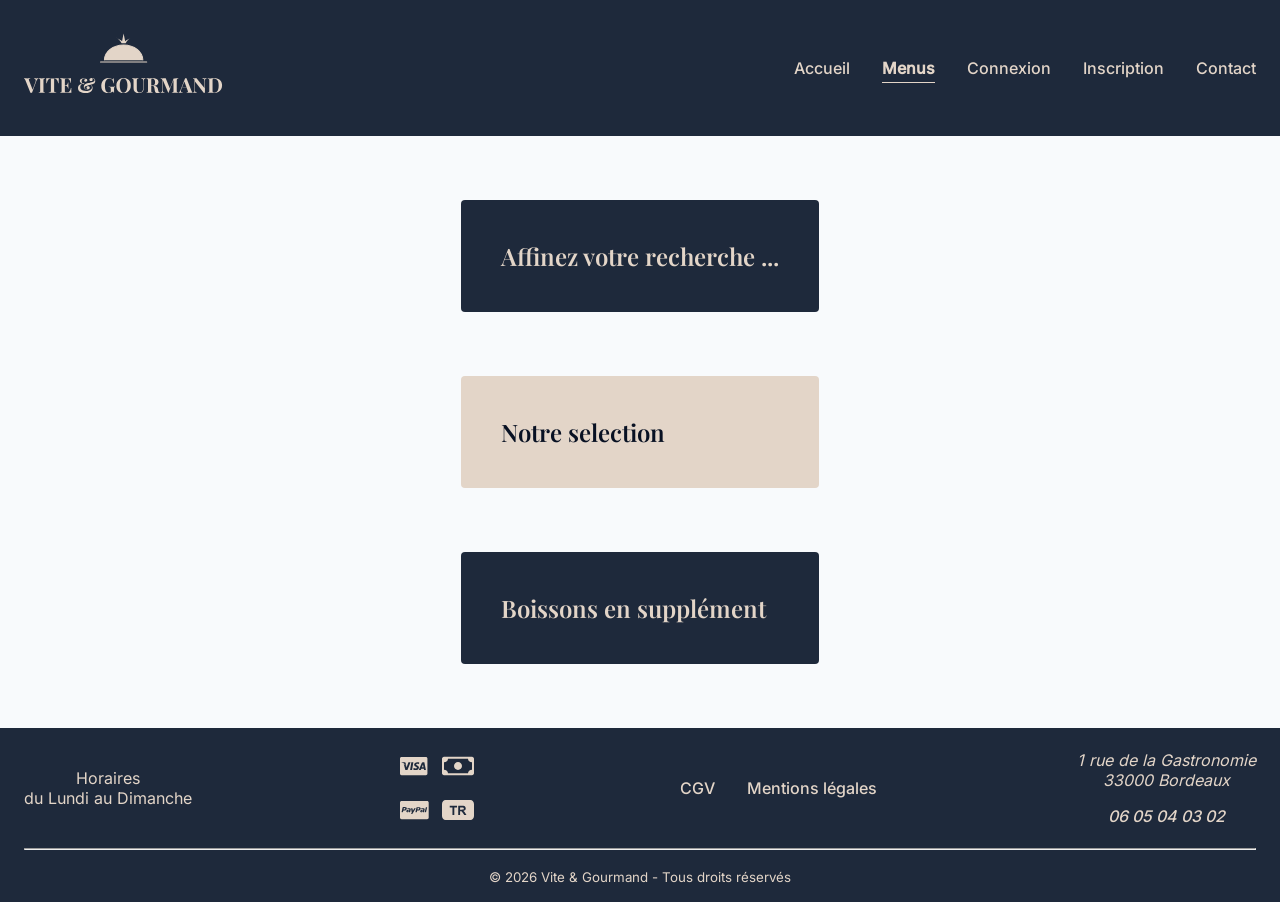
==== menus.html @ 4dff55d1 "feat: création structure page menus et refacto des classes utilitaires" ====
<!doctype html>
<html lang="fr">
  <head>
    <meta charset="UTF-8" />
    <meta name="viewport" content="width=device-width, initial-scale=1.0" />
    <link
      rel="preload"
      href="/assets/fonts/inter-v20-latin-regular.woff2"
      as="font"
      type="font/woff2"
      crossorigin
    />
    <link
      rel="preload"
      href="/assets/fonts/playfair-display-v40-latin-700.woff2"
      as="font"
      type="font/woff2"
      crossorigin
    />
    <link rel="stylesheet" href="./css/style.css" />
    <link
      rel="stylesheet"
      href="https://cdn.jsdelivr.net/npm/swiper@11/swiper-bundle.min.css"
    />
    <script src="./js/main.js" defer></script>
    <title>Vite & Gourmand - Accueil</title>
    <meta
      name="description"
      content="Découvrez Vite & Gourmand, traiteur d'excellence à Bordeaux depuis 25 ans. Menus sur-mesure pour tous vos événements."
    />
  </head>
  <body>
    <header class="main-header bg-dark">
      <a
        href="index.html"
        class="navbar-brand"
        aria-label="Retour à l'accueil - Vite & Gourmand"
      >
        <img
          src="./assets/icons/logo.svg"
          alt="Vite & Gourmand"
          class="logo"
          width="200"
          height="100"
        />
      </a>

      <button
        id="mobile-nav"
        aria-label="Ouvrir le menu de navigation"
        aria-expanded="false"
        aria-controls="main-nav"
      >
        <img
          class="nav-icon"
          src="./assets/icons/icon-open-burger.svg"
          alt=""
          width="44"
          height="44"
        />
        <img
          class="nav-icon"
          src="./assets/icons/icon-close-burger.svg"
          alt=""
          width="44"
          height="44"
          hidden
        />
      </button>

      <nav id="main-nav" aria-label="Navigation principale">
        <a href="index.html" class="nav-link">Accueil</a>
        <a href="menus.html" class="nav-link" aria-current="page">Menus</a>
        <a href="connexion.html" class="nav-link">Connexion</a>
        <a href="inscription.html" class="nav-link">Inscription</a>
        <a href="contact.html" class="nav-link">Contact</a>
      </nav>
    </header>

    <main class="main-content">
      <section class="filters-section section-base bg-dark" aria-labelledby="filters-section">
        <div class="filters-container">
          <h2 id="filters-section">Affinez votre recherche ...</h2>
        </div>
      </section>
      <section class="menus-section section-base bg-light" aria-labelledby="menus-section">
        <div class="menus-grid">
          <h2 id="menus-section">Notre selection</h2>
        </div>
      </section>
      <section class="drinks-section section-base bg-dark" aria-labelledby="drinks-section">
        <div class="drinks-container">
          <h2 id="drinks-section">Boissons en supplément</h2>
        </div>
      </section>
    </main>

    <footer class="main-footer bg-dark">
      <div class="footer-top">
        <p class="footer-hours">Horaires<br />du Lundi au Dimanche</p>

        <div
          class="footer-payments"
          role="group"
          aria-label="Moyens de paiement acceptés"
        >
          <img
            src="./assets/icons/icon-payment-cb.svg"
            alt="CB"
            width="44"
            height="44"
            loading="lazy"
          />
          <img
            src="./assets/icons/icon-payment-especes.svg"
            alt="Espèces"
            width="44"
            height="44"
            loading="lazy"
          />
          <img
            src="./assets/icons/icon-payment-paypal.svg"
            alt="PayPal"
            width="44"
            height="44"
            loading="lazy"
          />
          <img
            src="./assets/icons/icon-payment-tr.svg"
            alt="Tickets Restaurants"
            width="44"
            height="44"
            loading="lazy"
          />
        </div>

        <nav class="footer-legal" aria-label="Liens légaux">
          <a href="cgv.html">CGV</a>
          <a href="legals.html">Mentions légales</a>
        </nav>

        <address class="company-address">
          <span>1 rue de la Gastronomie</span>
          <span>33000 Bordeaux</span>
          <a href="tel:+33606060606" class="address-tel">06 05 04 03 02</a>
        </address>
      </div>

      <hr class="footer-divider" />

      <div class="footer-copyright">
        <small>© 2026 Vite & Gourmand - Tous droits réservés</small>
      </div>
    </footer>
  </body>
</html>
---- css/style.css ----
/* POLICE */
@font-face {
  font-family: "Inter";
  font-style: normal;
  font-weight: 400;
  font-display: swap;
  src: url("/assets/fonts/inter-v20-latin-regular.woff2") format("woff2");
}

@font-face {
  font-family: "Inter";
  font-style: normal;
  font-weight: 500;
  font-display: swap;
  src: url("/assets/fonts/inter-v20-latin-500.woff2") format("woff2");
}

@font-face {
  font-family: "Playfair Display";
  font-style: normal;
  font-weight: 600;
  font-display: swap;
  src: url("/assets/fonts/playfair-display-v40-latin-600.woff2") format("woff2");
}

@font-face {
  font-family: "Playfair Display";
  font-style: normal;
  font-weight: 700;
  font-display: swap;
  src: url("/assets/fonts/playfair-display-v40-latin-700.woff2") format("woff2");
}

/* VARIABLES */
:root {
  --color-primary: #1e293b;
  --color-secondary: #e3d5c8;
  --color-text: #081123;
  --color-background: #f8fafc;
  --color-danger: #811313;
  --color-success: #0d4c23;
  --color-placeholder: #081123d7;

  --font-heading: "Playfair Display", serif;
  --font-body: "Inter", sans-serif;

  --fs-h1: 32px;
  --fs-h2: 24px;
  --fs-h3: 20px;
  --fs-body: 16px;
  --fs-small: 14px;

  --fw-regular: 400;
  --fw-medium: 500;
  --fw-semibold: 600;
  --fw-bold: 700;

  --radius-main: 4px;

  --shadow-main: 0 4px 16px 0 var(--color-placeholder);
}

/* REGLAGES DE BASE ET RESET */
*,
::before,
::after {
  box-sizing: border-box;
  margin: 0;
  padding: 0;
}

body {
  color: var(--color-text);
  background-color: var(--color-background);
  font-family: var(--font-body);
  font-size: var(--fs-body);
  font-weight: var(--fw-regular);
  min-height: 100vh;
  display: flex;
  flex-direction: column;
}

h1 {
  font-family: var(--font-heading);
  font-size: var(--fs-h1);
  font-weight: var(--fw-bold);
}

h2 {
  font-family: var(--font-heading);
  font-size: var(--fs-h2);
  font-weight: var(--fw-semibold);
}

h3 {
  font-family: var(--font-heading);
  font-size: var(--fs-h3);
  font-weight: var(--fw-semibold);
}

/* COMPOSANTS */
input,
button,
textarea,
select,
a {
  font-family: inherit;
  font-weight: var(--fw-medium);
  font-size: inherit;
  color: inherit;
  transition: all 0.3s ease;
  text-decoration: none;
}

a:hover,
button:hover {
  opacity: 0.75;
  transform: scale(1.05);
}

input:focus-visible,
button:focus-visible,
textarea:focus-visible,
select:focus-visible,
a:focus-visible {
  outline: 2px solid var(--color-secondary);
  outline-offset: 4px;
  border-radius: var(--radius-main);
}

/* BOUTONS */
.btn {
  padding: 1rem 2rem;
  border-radius: var(--radius-main);
  border: none;
  width: fit-content;
  cursor: pointer;
}

.btn-primary {
  background-color: var(--color-secondary);
  color: var(--color-text);
}

.carousel-btn {
  background: transparent;
  border: none;
  padding: 0;
  cursor: pointer;
}

.carousel-btn:focus-visible {
  outline: 2px solid var(--color-primary);
  outline-offset: 4px;
}

/* CLASSES UTILITAIRES */
.bg-light {
  background-color: var(--color-secondary);
}

.bg-dark {
  background-color: var(--color-primary);
  color: var(--color-secondary);
}

/* HEADER & FOOTER */
.main-header,
.main-footer {
  padding: 1rem 1.5rem;
}

.main-header,
.footer-top {
  display: flex;
  justify-content: space-between;
  align-items: center;
}

/* HEADER SPÉCIFIQUE */
.main-header {
  position: sticky;
  top: 0;
  z-index: 1000;
  flex-wrap: wrap;
}

#main-nav {
  display: flex;
  gap: 2rem;
  align-items: center;
}

.nav-link[aria-current="page"] {
  font-weight: var(--fw-bold);
  text-decoration: underline;
  text-underline-offset: 0.5rem;
}

#mobile-nav {
  display: none;
  background: transparent;
  border: none;
  cursor: pointer;
}

/* FOOTER SPÉCIFIQUE */
.footer-top {
  padding-bottom: 1rem;
}

.footer-hours {
  text-align: center;
}

.footer-payments {
  display: grid;
  align-items: center;
  justify-items: center;
  grid-template-columns: repeat(2, 1fr);
}

.footer-legal {
  display: flex;
  gap: 2rem;
}

.company-address {
  display: flex;
  flex-direction: column;
  align-items: center;
}

.address-tel {
  margin-top: 1rem;
}

.footer-copyright {
  text-align: center;
  padding-top: 1rem;
}
/* SECTIONS */
.main-content {
  max-width: 768px;
  margin: 4rem auto;
  flex-grow: 1;
  display: flex;
  flex-direction: column;
  gap: 4rem;
}

.section-base {
  padding: 2.5rem;
  display: flex;
  gap: 2rem;
  border-radius: var(--radius-main);
}


/* SECTION HERO */
.hero-text,
.hero-img {
  width: calc(50% - 1rem);
  border-radius: var(--radius-main);
  box-shadow: var(--shadow-main);
}

.hero-text {
  padding: 2rem;
  display: flex;
  flex-direction: column;
  align-items: center;
  gap: 1.25rem;
}

.hero-img,
.team-avatar {
  object-fit: cover;
}

/* SECTION TEAM */
.team-section {
  flex-direction: column;
  align-items: center;
  gap: 4rem;

  .cards-container {
    display: flex;
    justify-content: center;
    gap: 2rem;

    .team-card {
      padding: 2rem 4rem;
      border-radius: var(--radius-main);
      box-shadow: var(--shadow-main);
      display: flex;
      flex-direction: column;
      align-items: center;
      gap: 1rem;
    }

    .avatar-wrapper {
      width: 200px;
      height: 200px;
      border-radius: 50%;
      overflow: hidden;

      .team-avatar {
        width: 100%;
        height: 100%;
      }
    }
  }
}

/* SECTION REVIEWS */
.reviews-section {
  flex-direction: column;
  align-items: center;
  width: 100%;
  max-width: 100%;
  overflow: hidden;
  box-sizing: border-box;
}

.carousel-container {
  width: 100%;
  max-width: 100%;
  overflow: hidden;
  box-sizing: border-box;
}

.review-card.swiper-slide {
  display: flex;
  flex-direction: column;
  align-items: center;
  width: 250px !important;
  height: auto;
  padding: 1rem;
  border-radius: var(--radius-main);
  box-shadow: var(--shadow-main);
  gap: 1rem;
  box-sizing: border-box;
}

.review-header {
  display: flex;
  flex-direction: column;
  align-items: center;
  gap: 1rem;
}

.review-body {
  display: flex;
  align-items: center;
  justify-content: center;
  flex-grow: 1;
  width: 100%;
}

.review-text {
  display: -webkit-box;
  -webkit-line-clamp: 5;
  line-clamp: 5;
  -webkit-box-orient: vertical;
  overflow: hidden;
  word-break: break-word;
  text-align: center;
}

.carousel-controls {
  display: flex;
  width: 100%;
  justify-content: space-around;
  margin-top: 2rem;
}

.btn-next img {
  transform: rotate(180deg);
}

/* MEDIA QUERIES */
@media (max-width: 768px) {
  /* Header */
  #mobile-nav {
    display: block;
  }

  #main-nav {
    display: none;
  }

  #main-nav.is-open {
    display: flex;
    flex-direction: column;
    width: 100%;
    order: 3;
    margin-top: 1rem;
    align-items: stretch;

    .nav-link {
      text-align: right;
      padding: 1rem;
      width: 100%;
      border-radius: var(--radius-main);
    }

    .nav-link[aria-current="page"] {
      background-color: var(--color-secondary);
      color: var(--color-text);
      text-decoration: none;
    }
  }

  /* Sections */
  .main-content {
    max-width: 500px;
  }

  .section-base {
    padding: 2rem 1rem;
    gap: 2rem;
  }

  /* Section Hero */
  .hero-section {
    flex-direction: column-reverse;
  }

  .hero-text,
  .hero-img {
    width: 100%;
  }

  .hero-img {
    height: 200px;
    flex: none;
  }

  /* Footer */
  .footer-top {
    flex-direction: column;
    gap: 1rem;
  }

  .company-address {
    order: -1;
  }

  .footer-payments {
    display: flex;
  }

  /* Section Team */
  .team-section .cards-container {
    flex-direction: column;
    align-items: center;
    width: 100%;
  }

  .team-section .cards-container .team-card {
    padding: 1.5rem 1rem;
  }

  .team-card {
    width: 250px;
  }

  /* Section reviews */
  .reviews-section {
    padding: 2rem 0;
    gap: 2rem;
    width: 100%;
    max-width: 100vw;
    overflow: hidden;
  }

  .carousel-container {
    width: 100%;
    max-width: 100vw;
    overflow: hidden !important;
    box-sizing: border-box;
  }

  .carousel-controls {
    gap: 1.5rem;
  }
}
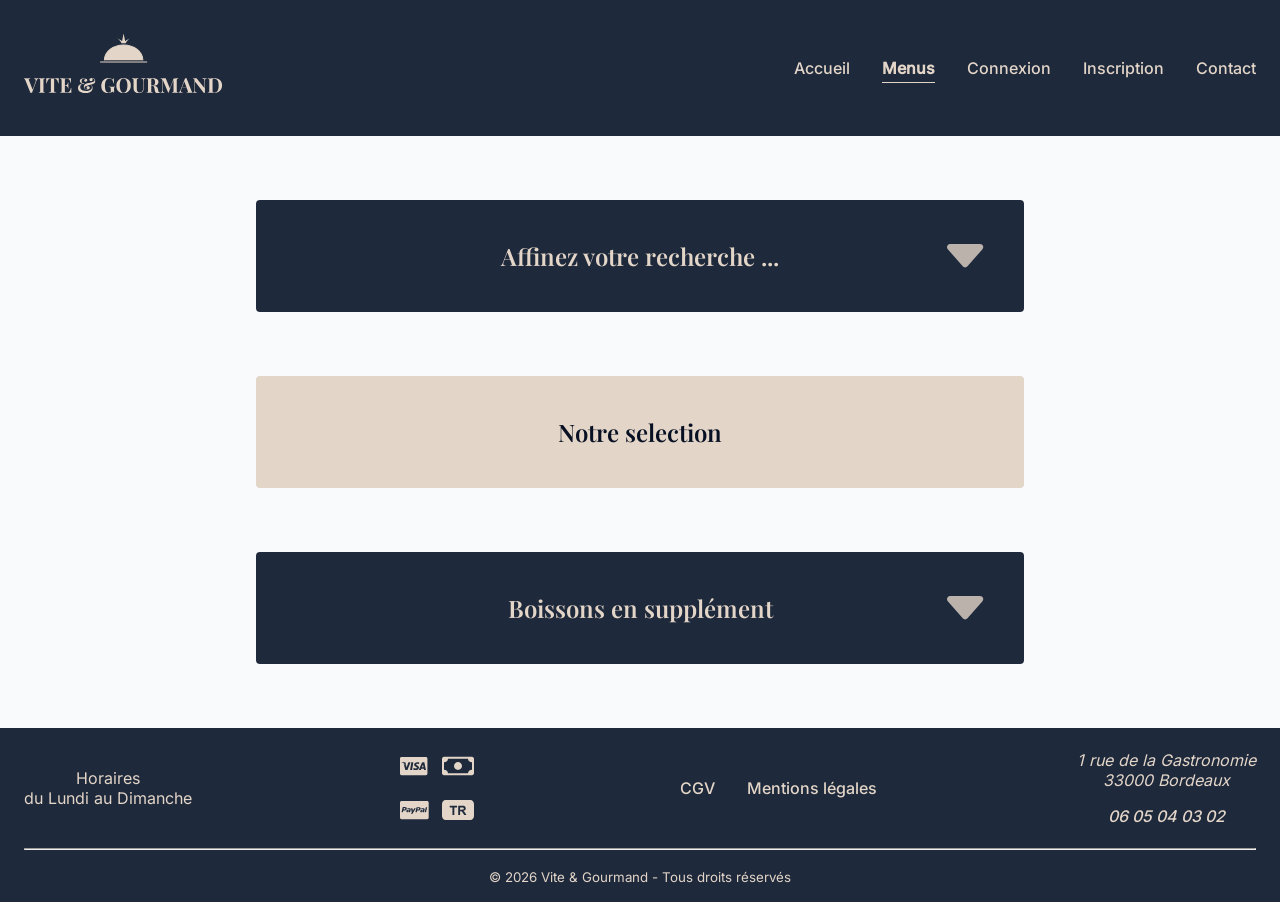
==== commit 05ad9f8b: "feat(menu): intégration initiale des accordéons filtres et boissons (WIP)" ====
--- a/menus.html
+++ b/menus.html
@@ -78,19 +78,54 @@
     </header>
 
     <main class="main-content">
-      <section class="filters-section section-base bg-dark" aria-labelledby="filters-section">
+      <section
+        class="filters-section section-base bg-dark"
+        aria-labelledby="filters-title"
+      >
         <div class="filters-container">
-          <h2 id="filters-section">Affinez votre recherche ...</h2>
+          <h2 id="filters-title">
+            <button
+              type="button"
+              class="btn btn-dark btn-title"
+              aria-expanded="false"
+              aria-controls="filters-content"
+            >
+              Affinez votre recherche ...
+              <img src="./assets/icons/icon-dropdoown.svg" alt="">
+            </button>
+          </h2>
+          <div id="filters-content" class="filters-bar" hidden>
+            <p>Zone de filtres en construction...</p>
+          </div>
         </div>
       </section>
-      <section class="menus-section section-base bg-light" aria-labelledby="menus-section">
+      <section
+        class="menus-section section-base bg-light"
+        aria-labelledby="menus-section"
+      >
         <div class="menus-grid">
           <h2 id="menus-section">Notre selection</h2>
         </div>
       </section>
-      <section class="drinks-section section-base bg-dark" aria-labelledby="drinks-section">
+      <section
+        class="drinks-section section-base bg-dark"
+        aria-labelledby="drinks-section"
+      >
         <div class="drinks-container">
-          <h2 id="drinks-section">Boissons en supplément</h2>
+          <h2 id="drinks-section">
+            <button
+              type="button"
+              class="btn btn-dark btn-title"
+              aria-expanded="false"
+              aria-controls="drinks-content"
+            >
+              Boissons en supplément
+              <img src="./assets/icons/icon-dropdoown.svg" alt="">
+            </button>
+          </h2>
+          <div id="drinks-content" class="drinks-content" hidden>
+            <p>Zone de boissons en construction...</p>
+          </div>
         </div>
       </section>
     </main>
--- a/css/style.css
+++ b/css/style.css
@@ -142,6 +142,45 @@
   color: var(--color-text);
 }
 
+.btn-dark {
+  background-color: var(--color-primary);
+  color: var(--color-secondary);
+}
+
+/* 1. LE BOUTON PARENT */
+.btn-title {
+  padding: 0;
+  width: 100%;
+  display: flex;
+  justify-content: center;
+  align-items: center;
+  position: relative;
+}
+
+.btn-title img {
+  position: absolute;
+  right: 0rem;
+  top: 50%;
+  transform: translateY(-50%);
+  transition: transform 0.3s ease;
+}
+
+.btn[aria-expanded="true"] img {
+  transform: translateY(-50%) rotate(180deg);
+}
+
+.btn-title:hover {
+  transform: none;
+}
+
+.btn[aria-expanded="true"] img {
+  transform: rotate(180deg);
+}
+
+.btn img {
+  transition: transform 0.3s ease;
+}
+
 .carousel-btn {
   background: transparent;
   border: none;
@@ -241,6 +280,7 @@
 }
 /* SECTIONS */
 .main-content {
+  width: 100%;
   max-width: 768px;
   margin: 4rem auto;
   flex-grow: 1;
@@ -255,7 +295,6 @@
   gap: 2rem;
   border-radius: var(--radius-main);
 }
-
 
 /* SECTION HERO */
 .hero-text,
@@ -379,6 +418,19 @@
   transform: rotate(180deg);
 }
 
+/* SECTION FILTRES / SECTION BOISSONS */
+.filters-section,
+.menus-section,
+.drinks-section {
+  justify-content: center;
+}
+
+.filters-container,
+.drinks-container {
+  width: 100%;
+}
+/* SECTION MENUS */
+
 /* MEDIA QUERIES */
 @media (max-width: 768px) {
   /* Header */
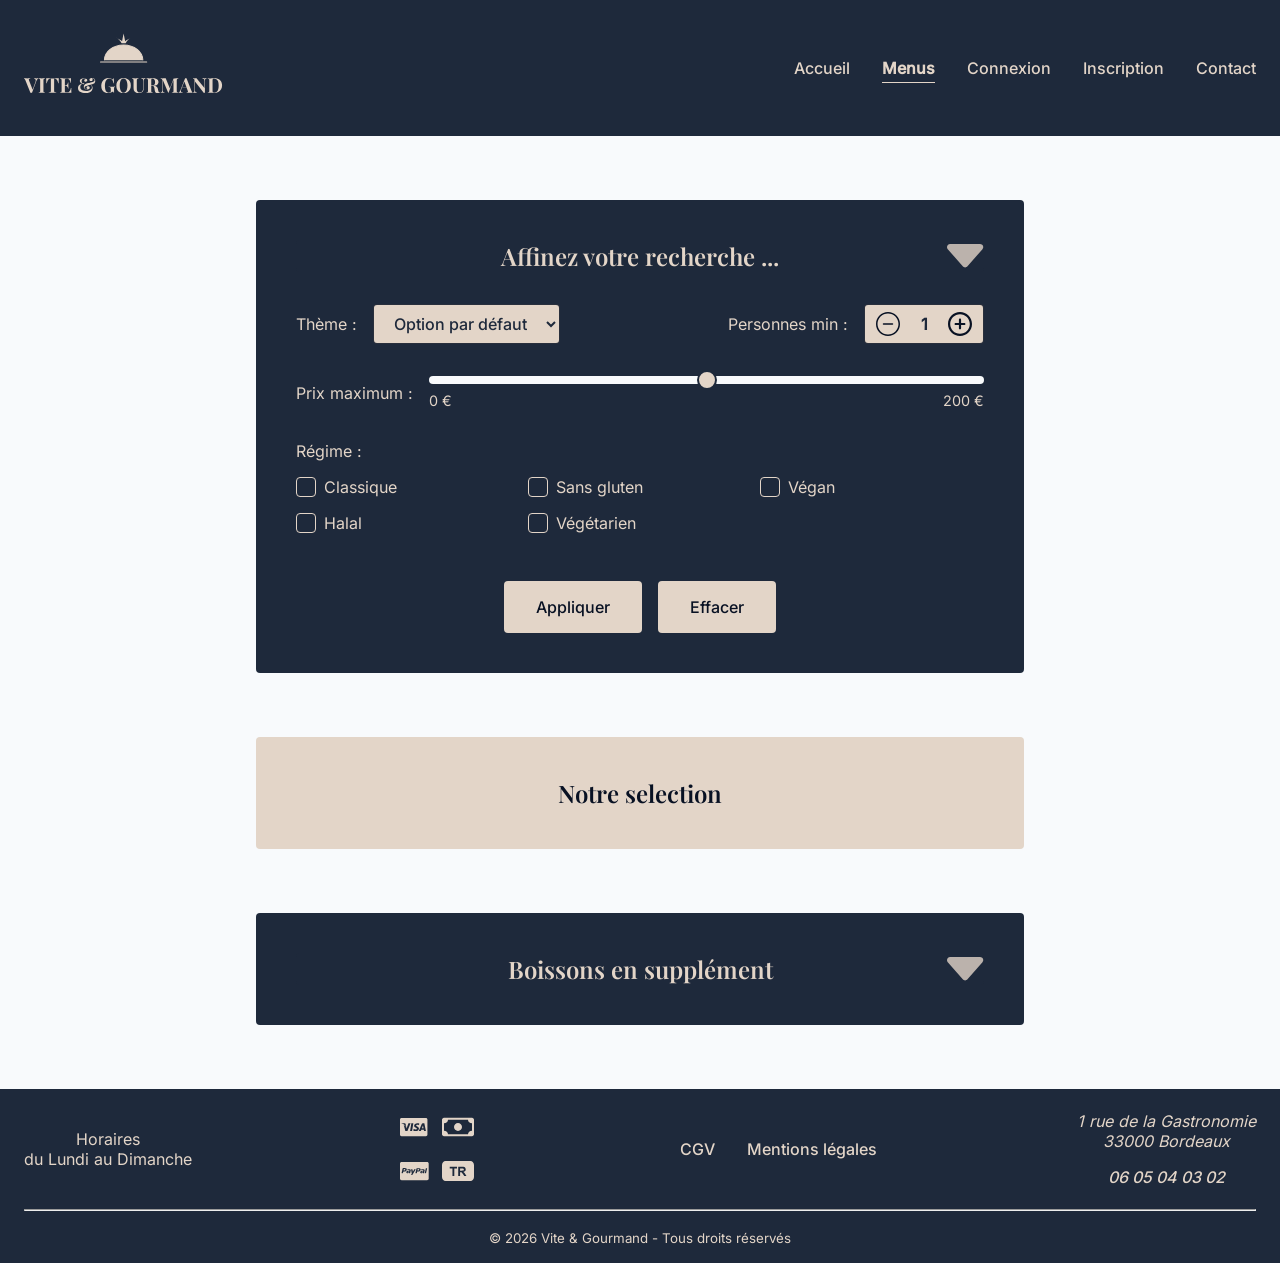
==== commit 595a1756: "feat: intégration UI du formulaire de filtres et logique JS de la quantité" ====
--- a/menus.html
+++ b/menus.html
@@ -91,14 +91,142 @@
               aria-controls="filters-content"
             >
               Affinez votre recherche ...
-              <img src="./assets/icons/icon-dropdoown.svg" alt="">
+              <img src="./assets/icons/icon-dropdoown.svg" alt="" />
             </button>
           </h2>
-          <div id="filters-content" class="filters-bar" hidden>
-            <p>Zone de filtres en construction...</p>
+
+          <div id="filters-content">
+            <form class="filters-form" action="#" method="GET">
+              <div class="filters-row">
+                <div class="filter-group">
+                  <label for="menu-choice">Thème :</label>
+                  <div class="custom-select-wrapper">
+                    <select
+                      id="menu-choice"
+                      name="choice"
+                      class="filter-select"
+                    >
+                      <option value="default">Option par défaut</option>
+                      <option value="christmas">Noël</option>
+                      <option value="easter">Pâques</option>
+                      <option value="event">Événement</option>
+                      <option value="kid">Enfant</option>
+                      <option value="classic">Classique</option>
+                    </select>
+                  </div>
+                </div>
+                <div class="filter-group qty-group">
+                  <label id="qty-label">Personnes min :</label>
+                  <div class="quantity-selector" aria-labelledby="qty-label">
+                    <button
+                      type="button"
+                      class="btn-qty"
+                      aria-label="Diminuer le nombre de personnes"
+                    >
+                      <img
+                        src="./assets/icons/icon-decrease.svg"
+                        alt=""
+                        aria-hidden="true"
+                        width="24"
+                        height="24"
+                      />
+                    </button>
+                    <span class="qty-value" aria-live="polite">1</span>
+                    <button
+                      type="button"
+                      class="btn-qty"
+                      aria-label="Augmenter le nombre de personnes"
+                    >
+                      <img
+                        src="./assets/icons/icon-increase.svg"
+                        alt=""
+                        aria-hidden="true"
+                        width="24"
+                        height="24"
+                      />
+                    </button>
+                  </div>
+                </div>
+              </div>
+
+              <div class="filter-group price-group">
+                <label for="price-range">Prix maximum :</label>
+                <div class="range-wrapper">
+                  <input
+                    type="range"
+                    id="price-range"
+                    name="price"
+                    min="0"
+                    max="200"
+                    value="100"
+                  />
+                  <div class="range-labels">
+                    <span>0 €</span>
+                    <span>200 €</span>
+                  </div>
+                </div>
+              </div>
+
+              <fieldset class="filter-group diets-group">
+                <legend>Régime :</legend>
+                <div class="checkbox-grid">
+                  <div class="checkbox-item">
+                    <input
+                      type="checkbox"
+                      id="diet-classic"
+                      name="diet"
+                      value="classic"
+                    />
+                    <label for="diet-classic">Classique</label>
+                  </div>
+                  <div class="checkbox-item">
+                    <input
+                      type="checkbox"
+                      id="diet-glutenfree"
+                      name="diet"
+                      value="glutenfree"
+                    />
+                    <label for="diet-glutenfree">Sans gluten</label>
+                  </div>
+                  <div class="checkbox-item">
+                    <input
+                      type="checkbox"
+                      id="diet-vegan"
+                      name="diet"
+                      value="vegan"
+                    />
+                    <label for="diet-vegan">Végan</label>
+                  </div>
+                  <div class="checkbox-item">
+                    <input
+                      type="checkbox"
+                      id="diet-halal"
+                      name="diet"
+                      value="halal"
+                    />
+                    <label for="diet-halal">Halal</label>
+                  </div>
+                  <div class="checkbox-item">
+                    <input
+                      type="checkbox"
+                      id="diet-vegetarian"
+                      name="diet"
+                      value="vegetarian"
+                    />
+                    <label for="diet-vegetarian">Végétarien</label>
+                  </div>
+                </div>
+              </fieldset>
+            </form>
+
+            <div class="filters-actions">
+              <button class="btn btn-primary">Appliquer</button>
+              <button class="btn btn-primary">Effacer</button>
+            </div>
           </div>
         </div>
       </section>
+
       <section
         class="menus-section section-base bg-light"
         aria-labelledby="menus-section"
@@ -107,6 +235,7 @@
           <h2 id="menus-section">Notre selection</h2>
         </div>
       </section>
+
       <section
         class="drinks-section section-base bg-dark"
         aria-labelledby="drinks-section"
@@ -120,7 +249,7 @@
               aria-controls="drinks-content"
             >
               Boissons en supplément
-              <img src="./assets/icons/icon-dropdoown.svg" alt="">
+              <img src="./assets/icons/icon-dropdoown.svg" alt="" />
             </button>
           </h2>
           <div id="drinks-content" class="drinks-content" hidden>
--- a/css/style.css
+++ b/css/style.css
@@ -147,7 +147,6 @@
   color: var(--color-secondary);
 }
 
-/* 1. LE BOUTON PARENT */
 .btn-title {
   padding: 0;
   width: 100%;
@@ -418,7 +417,7 @@
   transform: rotate(180deg);
 }
 
-/* SECTION FILTRES / SECTION BOISSONS */
+/* SECTION PAGE MENU */
 .filters-section,
 .menus-section,
 .drinks-section {
@@ -429,7 +428,200 @@
 .drinks-container {
   width: 100%;
 }
+
+/* SECTION FILTERS */
+.filters-row {
+  display: flex;
+  flex-direction: row;
+  flex-wrap: wrap;
+  gap: 1.5rem;
+  justify-content: space-between;
+  align-items: center;
+  width: 100%;
+  margin-bottom: 2rem;
+}
+
+.filters-form {
+  width: 100%;
+  display: flex;
+  flex-direction: column;
+  align-items: stretch;
+  text-align: left;
+}
+
+.filter-group {
+  display: flex;
+  flex-direction: row;
+  align-items: center;
+  gap: 1rem;
+}
+
+.filter-group label {
+  white-space: nowrap;
+}
+
+.filter-select {
+  background-color: var(--color-secondary);
+  color: var(--color-primary);
+  font-family: var(--font-body);
+  font-weight: var(--fw-medium);
+  border: 1px solid var(--color-placeholder);
+  padding: 0.5rem 1rem;
+  border-radius: 4px;
+  cursor: pointer;
+  height: 40px;
+}
+
+.quantity-selector {
+  display: flex;
+  flex-direction: row;
+  align-items: center;
+  justify-content: space-between;
+  width: 120px;
+  height: 40px;
+  padding: 0 0.5rem;
+  background-color: var(--color-secondary);
+  border: 1px solid var(--color-placeholder);
+  border-radius: 4px;
+}
+
+.qty-value {
+  color: var(--color-primary);
+  font-weight: var(--fw-bold);
+}
+
+.btn-qty {
+  background: transparent;
+  border: none;
+  cursor: pointer;
+  display: flex;
+  align-items: center;
+  justify-content: center;
+  padding: 0.2rem;
+  transition: all 0.2s ease;
+}
+
+.btn-qty:hover {
+  opacity: 0.7;
+}
+
+.price-group {
+  display: flex;
+  align-items: center;
+  justify-content: flex-start;
+  gap: 1rem;
+  margin-bottom: 2rem;
+  width: 100%;
+}
+
+.range-wrapper {
+  flex-grow: 1;
+  display: flex;
+  flex-direction: column;
+}
+
+.range-wrapper input[type="range"] {
+  -webkit-appearance: none;
+  appearance: none;
+  width: 100%;
+  height: 8px;
+  background: var(--color-background);
+  border-radius: 4px;
+  outline: none;
+  cursor: pointer;
+}
+
+.range-wrapper input[type="range"]::-webkit-slider-thumb {
+  -webkit-appearance: none;
+  appearance: none;
+  width: 20px;
+  height: 20px;
+  border-radius: 50%;
+  background: var(--color-secondary);
+  border: 2px solid var(--color-primary);
+  cursor: pointer;
+}
+
+.range-wrapper input[type="range"]::-moz-range-thumb {
+  width: 20px;
+  height: 20px;
+  border-radius: 50%;
+  background: var(--color-secondary);
+  border: 2px solid var(--color-primary);
+  cursor: pointer;
+}
+
+.range-labels {
+  display: flex;
+  justify-content: space-between;
+  margin-top: 0.5rem;
+  font-size: 0.9rem;
+}
+
+.diets-group {
+  border: none;
+  padding: 0;
+  margin: 0;
+  margin-bottom: 2rem;
+  width: 100%;
+}
+
+.diets-group legend {
+  margin-bottom: 1rem;
+}
+
+.checkbox-grid {
+  display: grid;
+  grid-template-columns: repeat(3, 1fr);
+  gap: 1rem 0.5rem;
+  width: 100%;
+  justify-items: start;
+}
+
+.checkbox-item {
+  display: flex;
+  align-items: center;
+  gap: 0.5rem;
+}
+
+.checkbox-item input[type="checkbox"],
+.checkbox-item label {
+  cursor: pointer;
+}
+
+.checkbox-item input[type="checkbox"] {
+  -webkit-appearance: none;
+  appearance: none;
+  width: 20px;
+  height: 20px;
+  border: 1px solid var(--color-secondary);
+  border-radius: 4px;
+  background-color: transparent;
+  cursor: pointer;
+  display: flex;
+  align-items: center;
+  justify-content: center;
+  margin: 0;
+}
+
+.checkbox-item input[type="checkbox"]:checked {
+  background-color: var(--color-secondary);
+}
+
+.filters-actions {
+  display: flex;
+  justify-content: center;
+  gap: 1rem;
+  margin-top: 1rem;
+}
+
+#filters-content {
+  width: 100%;
+  padding-top: 2rem;
+}
+
 /* SECTION MENUS */
+/* SECTION DRINKS */
 
 /* MEDIA QUERIES */
 @media (max-width: 768px) {
@@ -537,4 +729,4 @@
   .carousel-controls {
     gap: 1.5rem;
   }
-}
+}
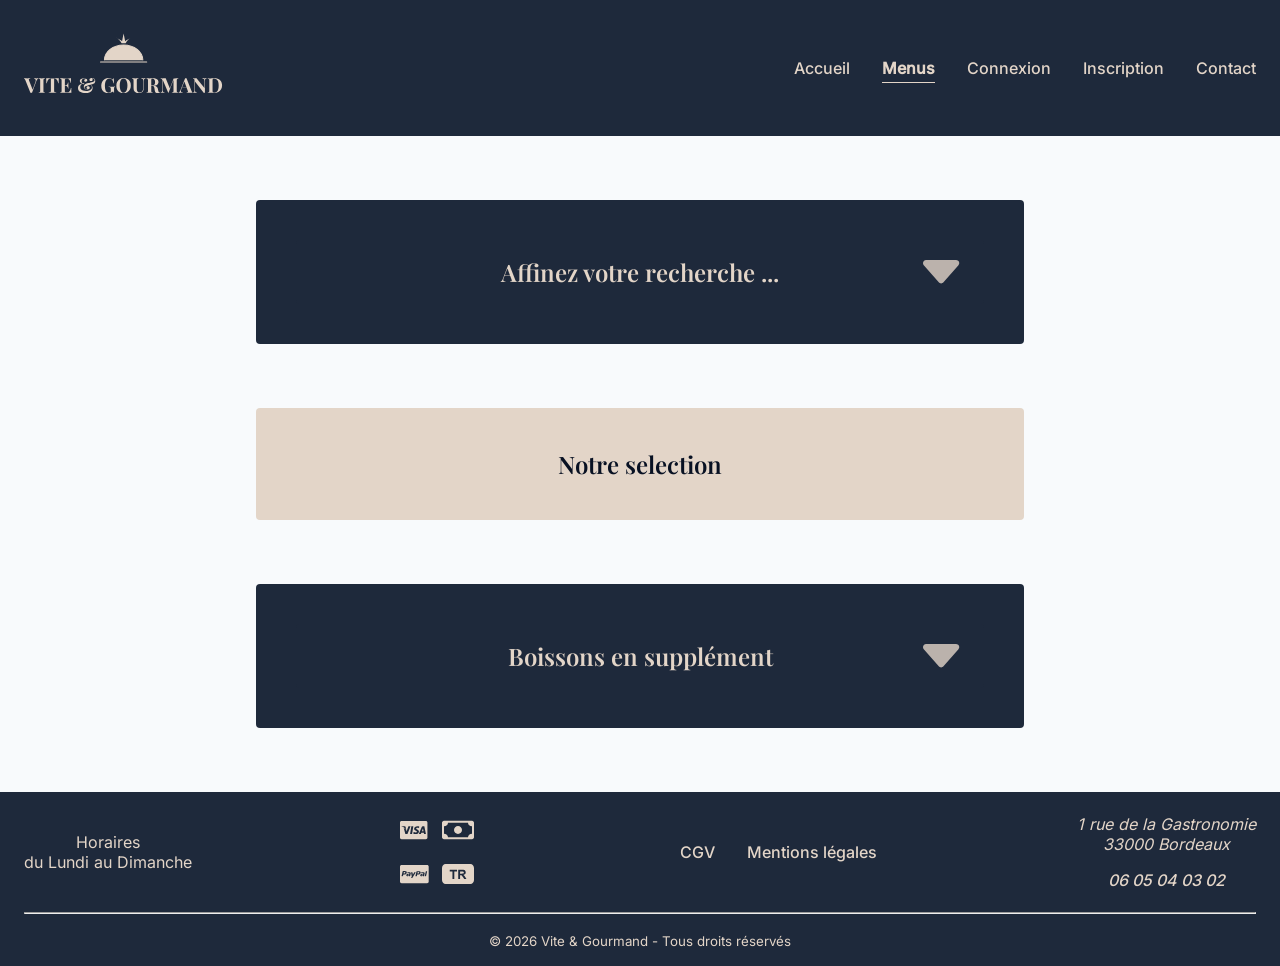
==== commit cf4b885a: "refactor: nettoyage CSS du chevron et ajout de la logique globale accordéon JS" ====
--- a/menus.html
+++ b/menus.html
@@ -95,7 +95,7 @@
             </button>
           </h2>
 
-          <div id="filters-content">
+          <div id="filters-content" hidden>
             <form class="filters-form" action="#" method="GET">
               <div class="filters-row">
                 <div class="filter-group">
--- a/css/style.css
+++ b/css/style.css
@@ -148,36 +148,24 @@
 }
 
 .btn-title {
-  padding: 0;
   width: 100%;
   display: flex;
   justify-content: center;
   align-items: center;
   position: relative;
+  padding: 1rem;
 }
 
 .btn-title img {
   position: absolute;
-  right: 0rem;
+  right: 1.5rem;
   top: 50%;
   transform: translateY(-50%);
   transition: transform 0.3s ease;
 }
 
-.btn[aria-expanded="true"] img {
+button.btn-title[aria-expanded="true"] img {
   transform: translateY(-50%) rotate(180deg);
-}
-
-.btn-title:hover {
-  transform: none;
-}
-
-.btn[aria-expanded="true"] img {
-  transform: rotate(180deg);
-}
-
-.btn img {
-  transition: transform 0.3s ease;
 }
 
 .carousel-btn {
@@ -729,4 +717,4 @@
   .carousel-controls {
     gap: 1.5rem;
   }
-}+}
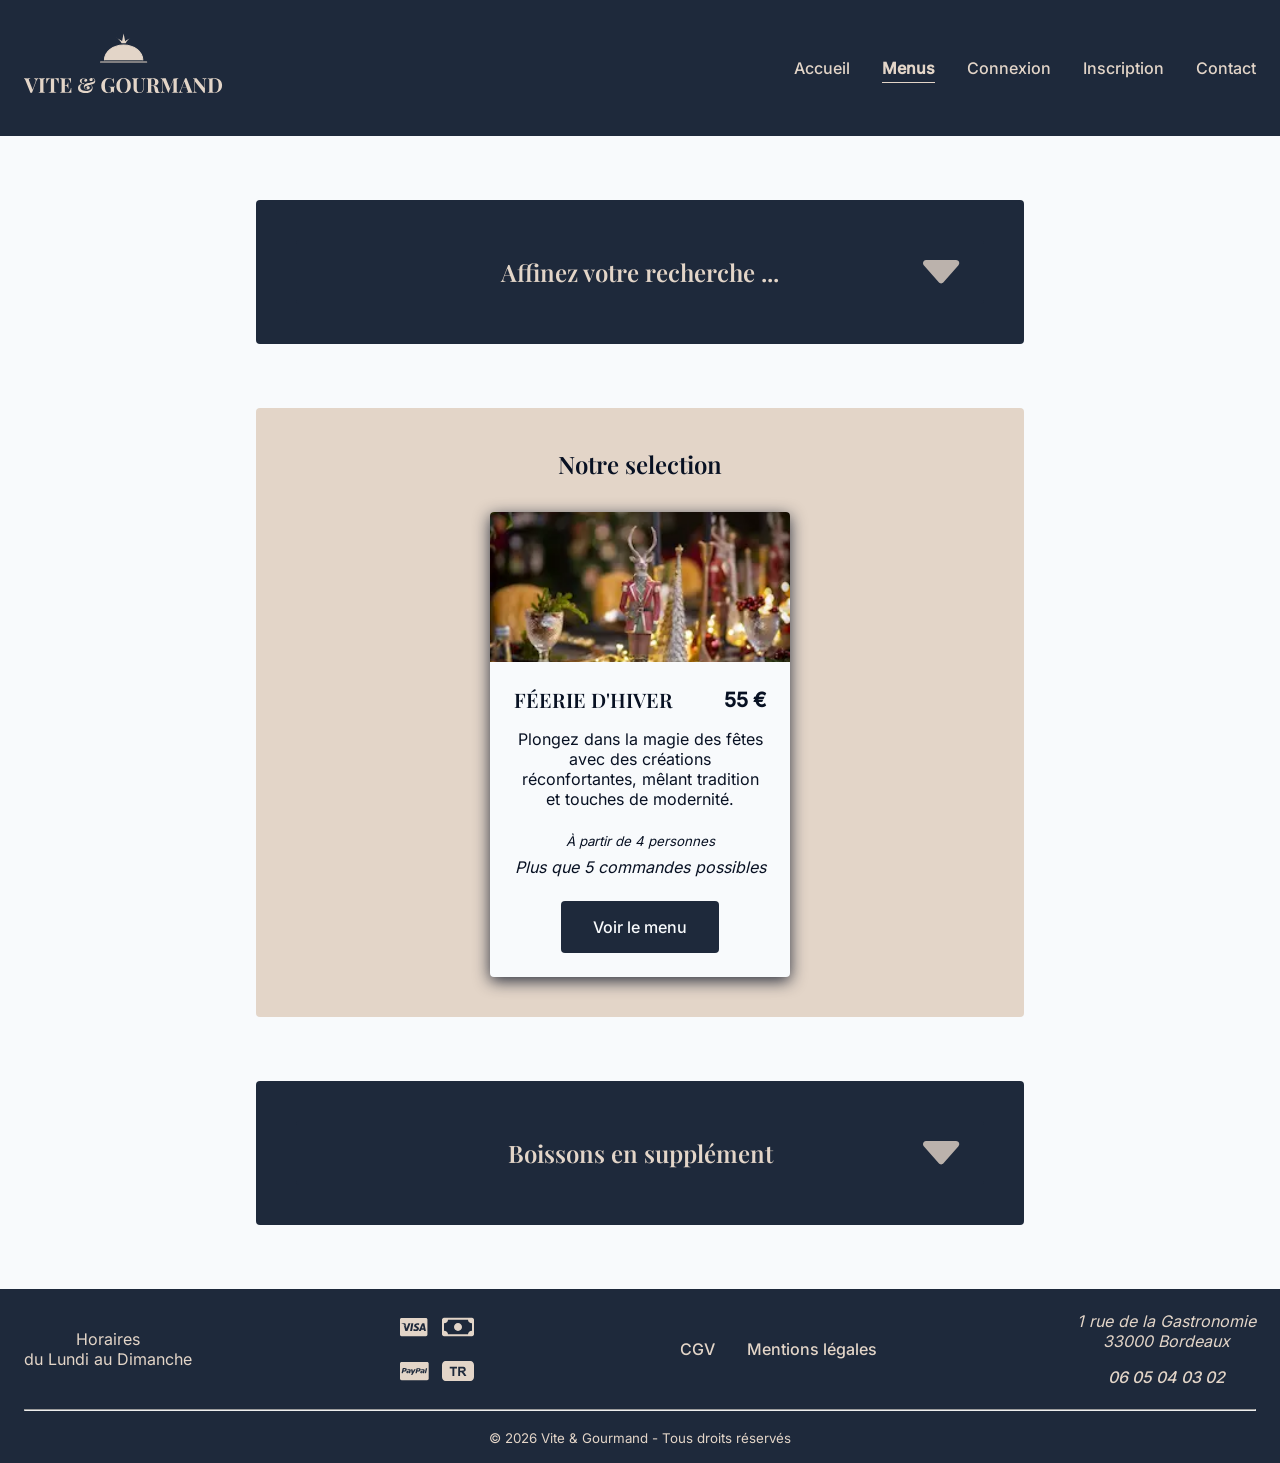
==== commit db28a32a: "feat: création de la carte menu et adaptation responsive de la grille" ====
--- a/menus.html
+++ b/menus.html
@@ -150,7 +150,9 @@
               </div>
 
               <div class="filter-group price-group">
-                <label for="price-range">Prix maximum :</label>
+                <label for="price-range"
+                  >Prix maximum : <span id="current-price">100</span> €</label
+                >
                 <div class="range-wrapper">
                   <input
                     type="range"
@@ -229,10 +231,33 @@
 
       <section
         class="menus-section section-base bg-light"
-        aria-labelledby="menus-section"
-      >
+        aria-labelledby="section-menus-title"
+      >
+        <h2 id="section-menus-title">Notre selection</h2>
         <div class="menus-grid">
-          <h2 id="menus-section">Notre selection</h2>
+          <article class="menu-card">
+            <div class="card-header">
+              <img
+                src="./assets/images/menu-noel.webp"
+                alt="Table festive de noël"
+              />
+            </div>
+            <div class="card-body">
+              <div class="card-body-header">
+                <h3 class="menu-title">FÉERIE D'HIVER</h3>
+                <p>55 €</p>
+              </div>
+              <p class="menu-description">
+                Plongez dans la magie des fêtes avec des créations
+                réconfortantes, mêlant tradition et touches de modernité.
+              </p>
+            </div>
+            <div class="card-footer">
+              <small class="menu-conditions">À partir de 4 personnes</small>
+              <p class="stock-alert">Plus que 5 commandes possibles</p>
+              <button class="btn btn-dark">Voir le menu</button>
+            </div>
+          </article>
         </div>
       </section>
 
--- a/css/style.css
+++ b/css/style.css
@@ -153,7 +153,8 @@
   justify-content: center;
   align-items: center;
   position: relative;
-  padding: 1rem;
+  padding: 1rem 3.5rem;
+  text-align: center;
 }
 
 .btn-title img {
@@ -495,8 +496,8 @@
 
 .price-group {
   display: flex;
-  align-items: center;
-  justify-content: flex-start;
+  flex-direction: column;
+  align-items: stretch;
   gap: 1rem;
   margin-bottom: 2rem;
   width: 100%;
@@ -609,6 +610,82 @@
 }
 
 /* SECTION MENUS */
+.menus-section {
+  flex-direction: column;
+  align-items: center;
+}
+
+.menus-grid {
+  display: grid;
+  grid-template-columns: repeat(auto-fit, 300px);
+  grid-auto-rows: 1fr;
+  gap: 2rem;
+  justify-content: center;
+  width: 100%;
+}
+
+.menu-card {
+  display: flex;
+  flex-direction: column;
+  box-shadow: var(--shadow-main);
+  border-radius: var(--radius-main);
+  background-color: var(--color-background);
+  overflow: hidden;
+}
+
+.menu-card img {
+  width: 100%;
+  height: 150px;
+  object-fit: cover;
+  display: block;
+}
+
+.card-body {
+  padding: 1.5rem;
+  text-align: center;
+  flex-grow: 1;
+  display: flex;
+  flex-direction: column;
+}
+
+.card-body-header {
+  display: flex;
+  justify-content: space-between;
+  align-items: center;
+  margin-bottom: 1rem;
+}
+
+.card-body-header p {
+  font-size: var(--fs-h3);
+  font-weight: var(--fw-bold);
+}
+
+.menu-description {
+  margin: auto 0;
+}
+
+.card-footer {
+  padding: 0 1.5rem 1.5rem 1.5rem;
+  display: flex;
+  flex-direction: column;
+  align-items: center;
+  gap: 0.5rem;
+}
+
+.menu-conditions,
+.stock-alert {
+  font-style: italic;
+  text-align: center;
+}
+
+.stock-alert {
+  margin-bottom: 1rem;
+}
+
+.card-footer button {
+  color: var(--color-background);
+}
+
 /* SECTION DRINKS */
 
 /* MEDIA QUERIES */
@@ -717,4 +794,22 @@
   .carousel-controls {
     gap: 1.5rem;
   }
-}
+
+  /* SECTION MENUS */
+  .btn-title {
+    padding: 1rem 2.5rem;
+    font-size: 1.1rem;
+    white-space: nowrap;
+  }
+
+  .menus-grid {
+    grid-template-columns: 1fr;
+    gap: 1.5rem;
+    justify-items: center;
+  }
+
+  .menu-card {
+    width: 100%;
+    max-width: 380px;
+  }
+}
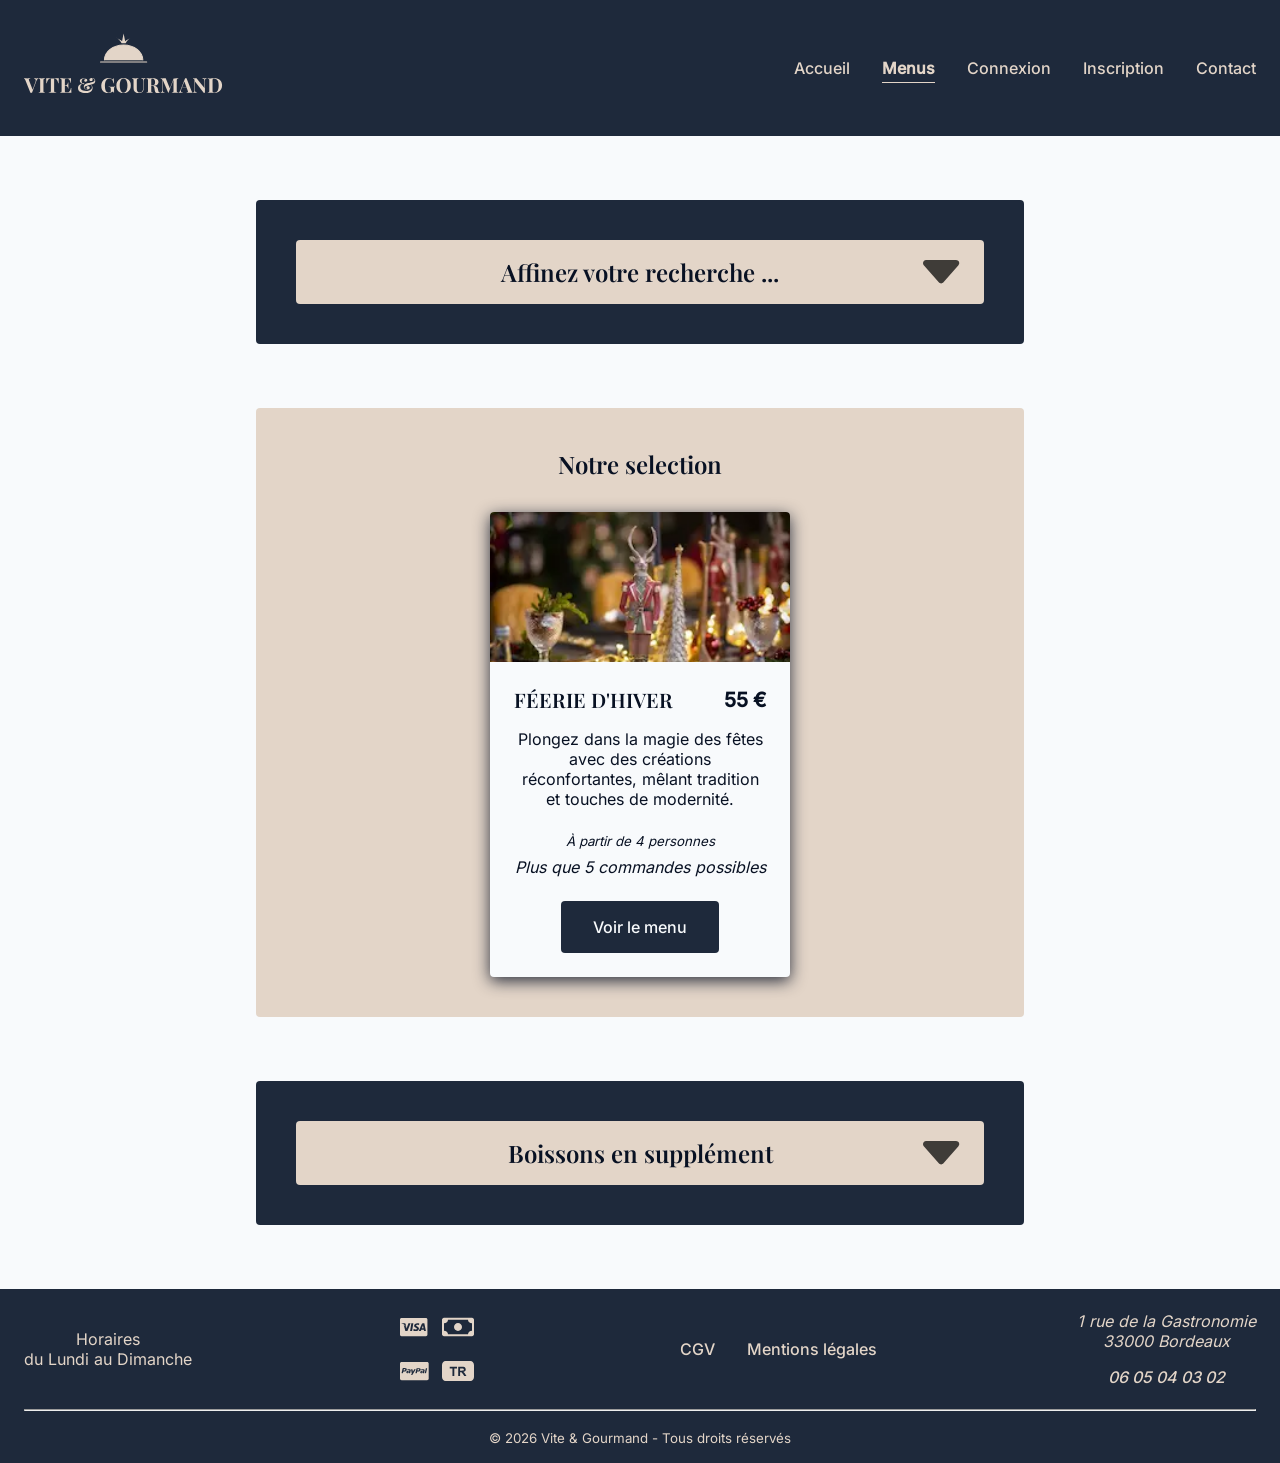
==== commit d98f3a0f: "feat: intégration de la zone boissons en supplément" ====
--- a/menus.html
+++ b/menus.html
@@ -86,7 +86,7 @@
           <h2 id="filters-title">
             <button
               type="button"
-              class="btn btn-dark btn-title"
+              class="btn btn-primary btn-title"
               aria-expanded="false"
               aria-controls="filters-content"
             >
@@ -96,7 +96,7 @@
           </h2>
 
           <div id="filters-content" hidden>
-            <form class="filters-form" action="#" method="GET">
+            <form class="filters-form bg-light" action="#" method="GET">
               <div class="filters-row">
                 <div class="filter-group">
                   <label for="menu-choice">Thème :</label>
@@ -269,7 +269,7 @@
           <h2 id="drinks-section">
             <button
               type="button"
-              class="btn btn-dark btn-title"
+              class="btn btn-primary btn-title"
               aria-expanded="false"
               aria-controls="drinks-content"
             >
@@ -277,8 +277,33 @@
               <img src="./assets/icons/icon-dropdoown.svg" alt="" />
             </button>
           </h2>
-          <div id="drinks-content" class="drinks-content" hidden>
-            <p>Zone de boissons en construction...</p>
+          <div id="drinks-content" class="drinks-content bg-light" hidden>
+            <article class="drink-category">
+              <div class="drink-category-header">
+                <h3 class="drink-title">Les vins :</h3>
+                <p class="drink-price">22 € - 75 cl</p>
+              </div>
+              <ul class="drink-list">
+                <li class="drink-item">Bordeaux AOC (Charpenté)</li>
+                <li class="drink-item">Pinot Noir (Léger et fruité)</li>
+                <li class="drink-item">Côtes du Rhône (Rond et épicé)</li>
+                <li class="drink-item">Chardonnay (Sec et boisé)</li>
+                <li class="drink-item">Sauvignon Blanc (Fruité et sec)</li>
+                <li class="drink-item">Blanc moelleux (Sauternes)</li>
+                <li class="drink-item">Côtes de Provence (Frais et léger)</li>
+                <li class="drink-item">Rosé d'Anjou (Légèrement sucré)</li>
+              </ul>
+            </article>
+            <article class="drink-category">
+              <div class="drink-category-header">
+                <h3 class="drink-title">Les bulles :</h3>
+                <p class="drink-price">35 € - 75 cl</p>
+              </div>
+              <ul class="drink-list">
+                <li class="drink-item">Champagne Brut AOC</li>
+                <li class="drink-item">Crémant de Bordeaux</li>
+              </ul>
+            </article>
           </div>
         </div>
       </section>
--- a/css/style.css
+++ b/css/style.css
@@ -67,6 +67,10 @@
   box-sizing: border-box;
   margin: 0;
   padding: 0;
+}
+
+[hidden] {
+  display: none !important;
 }
 
 body {
@@ -184,6 +188,7 @@
 /* CLASSES UTILITAIRES */
 .bg-light {
   background-color: var(--color-secondary);
+  color: var(--color-text);
 }
 
 .bg-dark {
@@ -416,6 +421,11 @@
 .filters-container,
 .drinks-container {
   width: 100%;
+  color: var(--color-text);
+}
+
+.btn-title.btn-primary img {
+  filter: brightness(0.1);
 }
 
 /* SECTION FILTERS */
@@ -436,6 +446,7 @@
   flex-direction: column;
   align-items: stretch;
   text-align: left;
+  padding: 1rem;
 }
 
 .filter-group {
@@ -450,8 +461,7 @@
 }
 
 .filter-select {
-  background-color: var(--color-secondary);
-  color: var(--color-primary);
+  background-color: var(--color-background);
   font-family: var(--font-body);
   font-weight: var(--fw-medium);
   border: 1px solid var(--color-placeholder);
@@ -462,6 +472,7 @@
 }
 
 .quantity-selector {
+  background-color: var(--color-background);
   display: flex;
   flex-direction: row;
   align-items: center;
@@ -469,14 +480,8 @@
   width: 120px;
   height: 40px;
   padding: 0 0.5rem;
-  background-color: var(--color-secondary);
   border: 1px solid var(--color-placeholder);
   border-radius: 4px;
-}
-
-.qty-value {
-  color: var(--color-primary);
-  font-weight: var(--fw-bold);
 }
 
 .btn-qty {
@@ -526,8 +531,7 @@
   width: 20px;
   height: 20px;
   border-radius: 50%;
-  background: var(--color-secondary);
-  border: 2px solid var(--color-primary);
+  background-color: var(--color-primary);
   cursor: pointer;
 }
 
@@ -535,7 +539,6 @@
   width: 20px;
   height: 20px;
   border-radius: 50%;
-  background: var(--color-secondary);
   border: 2px solid var(--color-primary);
   cursor: pointer;
 }
@@ -583,7 +586,7 @@
   appearance: none;
   width: 20px;
   height: 20px;
-  border: 1px solid var(--color-secondary);
+  border: 1px solid var(--color-placeholder);
   border-radius: 4px;
   background-color: transparent;
   cursor: pointer;
@@ -594,7 +597,7 @@
 }
 
 .checkbox-item input[type="checkbox"]:checked {
-  background-color: var(--color-secondary);
+  background-color: var(--color-placeholder);
 }
 
 .filters-actions {
@@ -687,6 +690,42 @@
 }
 
 /* SECTION DRINKS */
+#drinks-content {
+  padding: 1.5rem 2rem;
+}
+
+.drink-category {
+  margin-top: 2rem;
+}
+
+.drink-category:first-child {
+  margin-top: 0;
+}
+
+.drink-category-header {
+  display: flex;
+  justify-content: space-between;
+  align-items: center;
+}
+
+.drink-title,
+.drink-price {
+  font-weight: var(--fw-bold);
+  font-size: var(--fs-h3);
+}
+
+.drink-list {
+  list-style: none;
+  padding: 1rem;
+  margin-top: 1rem;
+  display: grid;
+  grid-template-columns: repeat(2, 1fr);
+  gap: 0.5rem 2rem;
+}
+
+.drink-item {
+  font-style: italic;
+}
 
 /* MEDIA QUERIES */
 @media (max-width: 768px) {
@@ -812,4 +851,9 @@
     width: 100%;
     max-width: 380px;
   }
-}
+
+  /* SECTION DRINKS */
+  .drink-list {
+    grid-template-columns: 1fr;
+  }
+}
